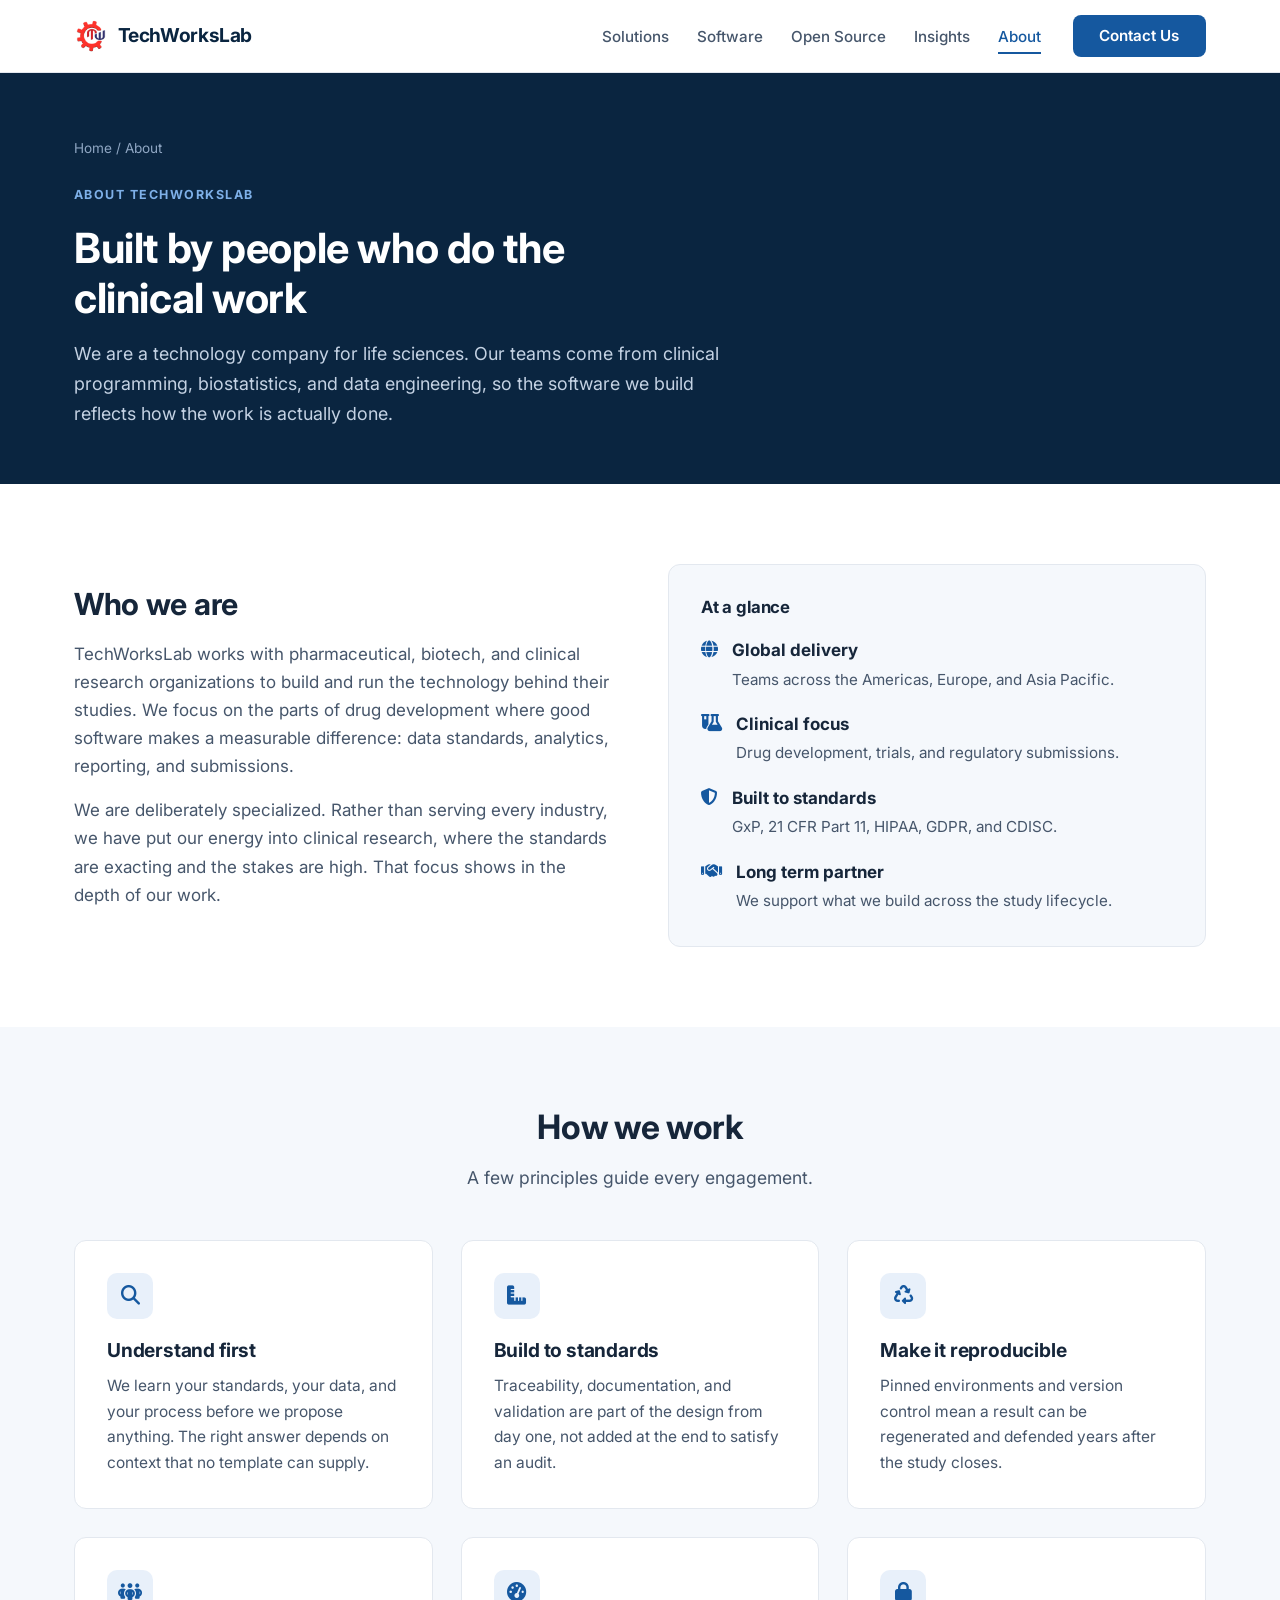
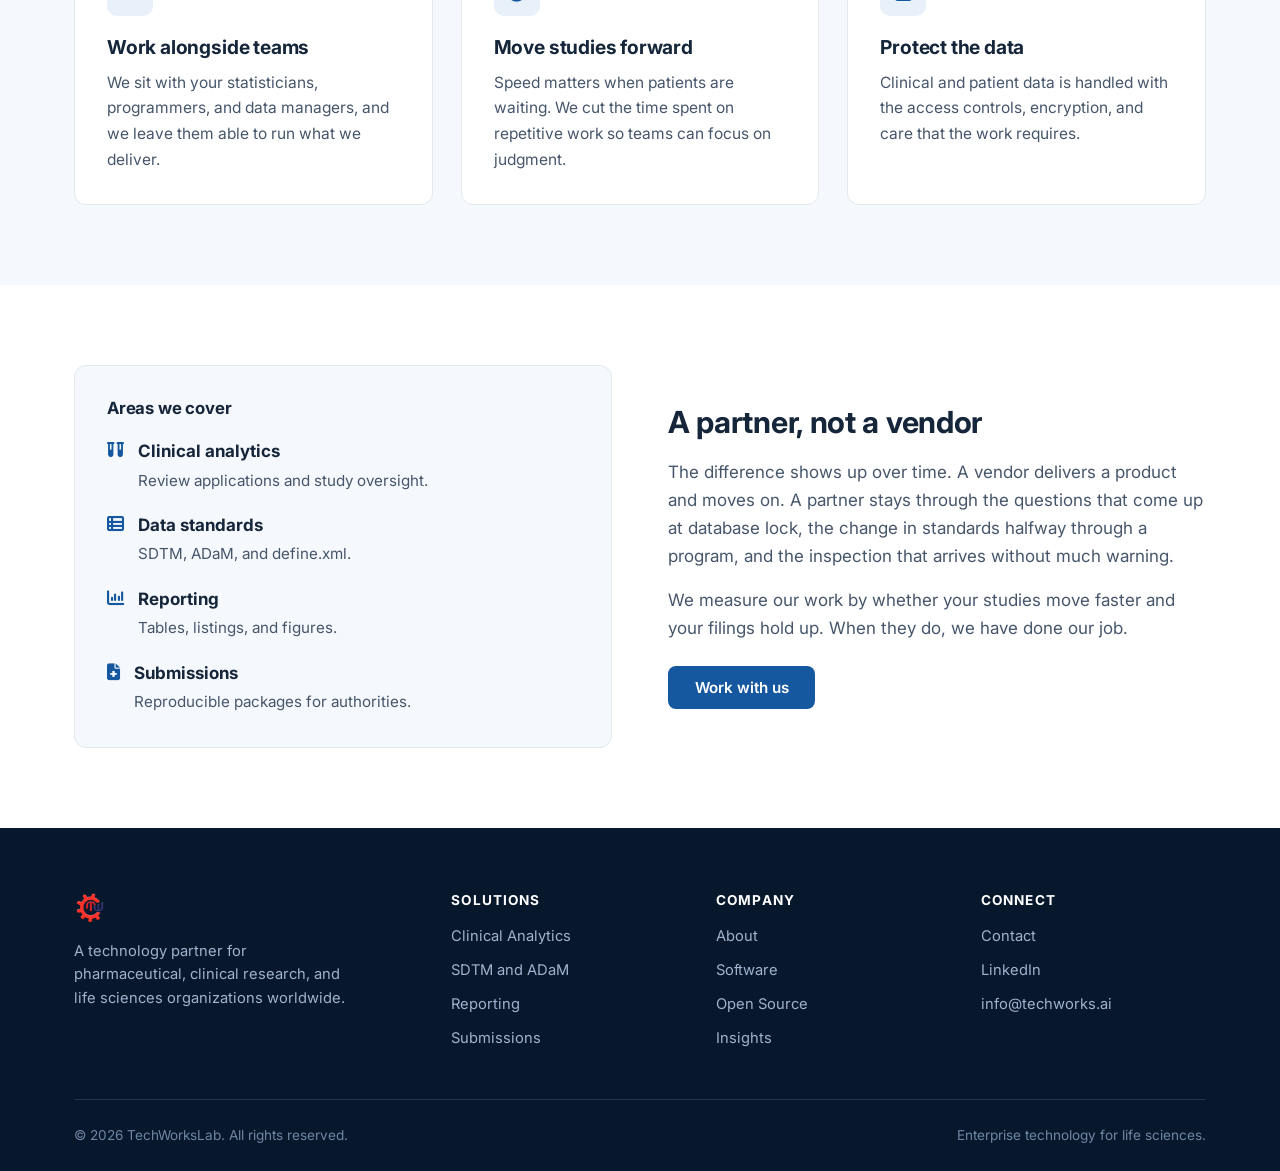
==== about.html @ d2059675 "Rebuild as multi-page pharma technology site" ====
<!DOCTYPE html>
<html lang="en">
<head>
    <meta charset="UTF-8">
    <meta name="viewport" content="width=device-width, initial-scale=1.0">
    <title>About | TechWorksLab</title>
    <meta name="description" content="TechWorksLab is a technology partner for life sciences, built by clinical programmers and data scientists who know the work of trials and submissions.">
    <link rel="icon" type="image/x-icon" href="data:image/svg+xml,<svg xmlns=%22http://www.w3.org/2000/svg%22 viewBox=%220 0 100 100%22><text y=%22.9em%22 font-size=%2290%22>🧬</text></svg>">
    <link rel="stylesheet" href="styles.css">
    <link rel="preconnect" href="https://fonts.googleapis.com">
    <link href="https://fonts.googleapis.com/css2?family=Inter:wght@400;500;600;700;800&family=Source+Serif+4:opsz,wght@8..60,400;8..60,600&display=swap" rel="stylesheet">
    <link rel="stylesheet" href="https://cdnjs.cloudflare.com/ajax/libs/font-awesome/6.4.0/css/all.min.css">
</head>
<body>
    <header class="site-header">
        <div class="container header-inner">
            <a href="index.html" class="brand">
                <img src="logo.png" alt="TechWorksLab">
                <span>TechWorksLab</span>
            </a>
            <nav class="nav">
                <ul class="nav-links">
                    <li><a href="solutions.html">Solutions</a></li>
                    <li><a href="software.html">Software</a></li>
                    <li><a href="open-source.html">Open Source</a></li>
                    <li><a href="insights.html">Insights</a></li>
                    <li><a href="about.html" class="active">About</a></li>
                </ul>
                <a href="contact.html" class="btn btn-primary nav-cta">Contact Us</a>
                <button class="nav-toggle" aria-label="Toggle navigation"><span></span><span></span><span></span></button>
            </nav>
        </div>
    </header>

    <section class="page-header">
        <div class="container">
            <div class="breadcrumb"><a href="index.html">Home</a> / About</div>
            <span class="eyebrow">About TechWorksLab</span>
            <h1>Built by people who do the clinical work</h1>
            <p>We are a technology company for life sciences. Our teams come from clinical programming, biostatistics, and data engineering, so the software we build reflects how the work is actually done.</p>
        </div>
    </section>

    <section>
        <div class="container split">
            <div>
                <h2>Who we are</h2>
                <p>TechWorksLab works with pharmaceutical, biotech, and clinical research organizations to build and run the technology behind their studies. We focus on the parts of drug development where good software makes a measurable difference: data standards, analytics, reporting, and submissions.</p>
                <p>We are deliberately specialized. Rather than serving every industry, we have put our energy into clinical research, where the standards are exacting and the stakes are high. That focus shows in the depth of our work.</p>
            </div>
            <div class="panel-list">
                <h4>At a glance</h4>
                <ul class="feature-list">
                    <li><i class="fas fa-globe"></i><div><strong>Global delivery</strong><span>Teams across the Americas, Europe, and Asia Pacific.</span></div></li>
                    <li><i class="fas fa-flask-vial"></i><div><strong>Clinical focus</strong><span>Drug development, trials, and regulatory submissions.</span></div></li>
                    <li><i class="fas fa-shield-halved"></i><div><strong>Built to standards</strong><span>GxP, 21 CFR Part 11, HIPAA, GDPR, and CDISC.</span></div></li>
                    <li><i class="fas fa-handshake"></i><div><strong>Long term partner</strong><span>We support what we build across the study lifecycle.</span></div></li>
                </ul>
            </div>
        </div>
    </section>

    <section class="section-alt">
        <div class="container">
            <div class="section-head center">
                <h2>How we work</h2>
                <p>A few principles guide every engagement.</p>
            </div>
            <div class="grid grid-3">
                <article class="card">
                    <div class="card-icon"><i class="fas fa-magnifying-glass"></i></div>
                    <h3>Understand first</h3>
                    <p>We learn your standards, your data, and your process before we propose anything. The right answer depends on context that no template can supply.</p>
                </article>
                <article class="card">
                    <div class="card-icon"><i class="fas fa-ruler-combined"></i></div>
                    <h3>Build to standards</h3>
                    <p>Traceability, documentation, and validation are part of the design from day one, not added at the end to satisfy an audit.</p>
                </article>
                <article class="card">
                    <div class="card-icon"><i class="fas fa-recycle"></i></div>
                    <h3>Make it reproducible</h3>
                    <p>Pinned environments and version control mean a result can be regenerated and defended years after the study closes.</p>
                </article>
                <article class="card">
                    <div class="card-icon"><i class="fas fa-people-group"></i></div>
                    <h3>Work alongside teams</h3>
                    <p>We sit with your statisticians, programmers, and data managers, and we leave them able to run what we deliver.</p>
                </article>
                <article class="card">
                    <div class="card-icon"><i class="fas fa-gauge-high"></i></div>
                    <h3>Move studies forward</h3>
                    <p>Speed matters when patients are waiting. We cut the time spent on repetitive work so teams can focus on judgment.</p>
                </article>
                <article class="card">
                    <div class="card-icon"><i class="fas fa-lock"></i></div>
                    <h3>Protect the data</h3>
                    <p>Clinical and patient data is handled with the access controls, encryption, and care that the work requires.</p>
                </article>
            </div>
        </div>
    </section>

    <section>
        <div class="container split">
            <div class="panel-list">
                <h4>Areas we cover</h4>
                <ul class="feature-list">
                    <li><i class="fas fa-vials"></i><div><strong>Clinical analytics</strong><span>Review applications and study oversight.</span></div></li>
                    <li><i class="fas fa-table-list"></i><div><strong>Data standards</strong><span>SDTM, ADaM, and define.xml.</span></div></li>
                    <li><i class="fas fa-chart-column"></i><div><strong>Reporting</strong><span>Tables, listings, and figures.</span></div></li>
                    <li><i class="fas fa-file-medical"></i><div><strong>Submissions</strong><span>Reproducible packages for authorities.</span></div></li>
                </ul>
            </div>
            <div>
                <h2>A partner, not a vendor</h2>
                <p>The difference shows up over time. A vendor delivers a product and moves on. A partner stays through the questions that come up at database lock, the change in standards halfway through a program, and the inspection that arrives without much warning.</p>
                <p>We measure our work by whether your studies move faster and your filings hold up. When they do, we have done our job.</p>
                <a href="contact.html" class="btn btn-primary" style="margin-top:0.5rem;">Work with us</a>
            </div>
        </div>
    </section>

    <footer class="site-footer">
        <div class="container">
            <div class="footer-top">
                <div class="footer-brand">
                    <img src="logo.png" alt="TechWorksLab">
                    <p>A technology partner for pharmaceutical, clinical research, and life sciences organizations worldwide.</p>
                </div>
                <div class="footer-col">
                    <h4>Solutions</h4>
                    <a href="solutions.html">Clinical Analytics</a>
                    <a href="solutions.html">SDTM and ADaM</a>
                    <a href="solutions.html">Reporting</a>
                    <a href="solutions.html">Submissions</a>
                </div>
                <div class="footer-col">
                    <h4>Company</h4>
                    <a href="about.html">About</a>
                    <a href="software.html">Software</a>
                    <a href="open-source.html">Open Source</a>
                    <a href="insights.html">Insights</a>
                </div>
                <div class="footer-col">
                    <h4>Connect</h4>
                    <a href="contact.html">Contact</a>
                    <a href="https://in.linkedin.com/company/techworkslab" target="_blank" rel="noopener">LinkedIn</a>
                    <a href="mailto:info@techworks.ai">info@techworks.ai</a>
                </div>
            </div>
            <div class="footer-bottom">
                <span>&copy; <span data-year>2026</span> TechWorksLab. All rights reserved.</span>
                <span>Enterprise technology for life sciences.</span>
            </div>
        </div>
    </footer>
    <script src="script.js"></script>
</body>
</html>
---- styles.css ----
/* ==========================================================================
   TechWorksLab - global stylesheet
   ========================================================================== */

:root {
    --navy: #0a2540;
    --navy-2: #0f2f55;
    --ink: #16263a;
    --body: #46566b;
    --muted: #6b7a90;
    --accent: #15589f;
    --accent-dark: #0f4179;
    --accent-soft: #e8f0fa;
    --line: #e3e8ef;
    --bg: #ffffff;
    --bg-alt: #f5f8fc;
    --radius: 8px;
    --maxw: 1180px;
    --shadow-sm: 0 1px 2px rgba(16, 38, 64, 0.06);
    --shadow-md: 0 12px 30px rgba(16, 38, 64, 0.08);
    --serif: 'Source Serif 4', Georgia, 'Times New Roman', serif;
    --sans: 'Inter', -apple-system, BlinkMacSystemFont, 'Segoe UI', sans-serif;
}

* {
    margin: 0;
    padding: 0;
    box-sizing: border-box;
}

html {
    scroll-behavior: smooth;
    -webkit-text-size-adjust: 100%;
}

body {
    font-family: var(--sans);
    line-height: 1.65;
    color: var(--body);
    background: var(--bg);
    font-size: 17px;
}

img {
    max-width: 100%;
    display: block;
}

a {
    color: var(--accent);
    text-decoration: none;
    transition: color 0.2s ease;
}

a:hover {
    color: var(--accent-dark);
}

h1, h2, h3, h4 {
    color: var(--ink);
    line-height: 1.2;
    font-weight: 700;
    letter-spacing: -0.01em;
}

.container {
    max-width: var(--maxw);
    margin: 0 auto;
    padding: 0 24px;
}

.container-narrow {
    max-width: 760px;
    margin: 0 auto;
    padding: 0 24px;
}

/* Buttons ----------------------------------------------------------------- */
.btn {
    display: inline-flex;
    align-items: center;
    gap: 0.5rem;
    padding: 0.8rem 1.6rem;
    border-radius: var(--radius);
    font-weight: 600;
    font-size: 0.95rem;
    border: 1px solid transparent;
    cursor: pointer;
    transition: all 0.2s ease;
    line-height: 1;
}

.btn-primary {
    background: var(--accent);
    color: #fff;
}

.btn-primary:hover {
    background: var(--accent-dark);
    color: #fff;
}

.btn-secondary {
    background: transparent;
    color: var(--ink);
    border-color: var(--line);
}

.btn-secondary:hover {
    border-color: var(--accent);
    color: var(--accent);
}

.btn-light {
    background: #fff;
    color: var(--navy);
}

.btn-light:hover {
    background: var(--accent-soft);
    color: var(--navy);
}

.btn-ghost {
    background: transparent;
    color: #fff;
    border-color: rgba(255, 255, 255, 0.4);
}

.btn-ghost:hover {
    background: rgba(255, 255, 255, 0.1);
    color: #fff;
    border-color: #fff;
}

/* Header / Navigation ----------------------------------------------------- */
.site-header {
    position: sticky;
    top: 0;
    z-index: 1000;
    background: rgba(255, 255, 255, 0.92);
    backdrop-filter: blur(10px);
    border-bottom: 1px solid var(--line);
}

.header-inner {
    display: flex;
    align-items: center;
    justify-content: space-between;
    height: 72px;
}

.brand {
    display: flex;
    align-items: center;
    gap: 0.6rem;
}

.brand img {
    height: 34px;
    width: auto;
}

.brand span {
    font-size: 1.2rem;
    font-weight: 700;
    color: var(--navy);
    letter-spacing: -0.02em;
}

.nav {
    display: flex;
    align-items: center;
    gap: 2rem;
}

.nav-links {
    display: flex;
    align-items: center;
    gap: 1.75rem;
    list-style: none;
}

.nav-links a {
    color: var(--body);
    font-weight: 500;
    font-size: 0.95rem;
    padding: 0.4rem 0;
    border-bottom: 2px solid transparent;
}

.nav-links a:hover,
.nav-links a.active {
    color: var(--accent);
    border-bottom-color: var(--accent);
}

.nav-cta {
    display: inline-flex;
}

.nav-toggle {
    display: none;
    flex-direction: column;
    gap: 5px;
    background: none;
    border: none;
    cursor: pointer;
    padding: 6px;
}

.nav-toggle span {
    width: 24px;
    height: 2px;
    background: var(--ink);
    transition: 0.3s;
}

/* Hero -------------------------------------------------------------------- */
.hero {
    background: linear-gradient(180deg, #fbfdff 0%, #eef3fa 100%);
    border-bottom: 1px solid var(--line);
    padding: 5.5rem 0 5rem;
}

.hero-grid {
    display: grid;
    grid-template-columns: 1.1fr 0.9fr;
    gap: 3.5rem;
    align-items: center;
}

.eyebrow {
    display: inline-block;
    font-size: 0.78rem;
    font-weight: 700;
    letter-spacing: 0.12em;
    text-transform: uppercase;
    color: var(--accent);
    margin-bottom: 1.1rem;
}

.hero h1 {
    font-size: 3.1rem;
    line-height: 1.08;
    margin-bottom: 1.3rem;
    color: var(--navy);
}

.hero-lede {
    font-size: 1.18rem;
    color: var(--body);
    margin-bottom: 2rem;
    max-width: 36ch;
}

.hero-actions {
    display: flex;
    gap: 1rem;
    flex-wrap: wrap;
}

.hero-panel {
    background: #fff;
    border: 1px solid var(--line);
    border-radius: 14px;
    box-shadow: var(--shadow-md);
    padding: 1.75rem;
}

.hero-panel h3 {
    font-size: 0.95rem;
    text-transform: uppercase;
    letter-spacing: 0.08em;
    color: var(--muted);
    margin-bottom: 1.25rem;
    font-weight: 600;
}

.hero-panel ul {
    list-style: none;
    display: flex;
    flex-direction: column;
    gap: 1rem;
}

.hero-panel li {
    display: flex;
    gap: 0.85rem;
    align-items: flex-start;
}

.hero-panel li i {
    color: var(--accent);
    font-size: 1.1rem;
    margin-top: 0.2rem;
    width: 22px;
    text-align: center;
}

.hero-panel li strong {
    display: block;
    color: var(--ink);
    font-size: 0.98rem;
    font-weight: 600;
}

.hero-panel li span {
    font-size: 0.88rem;
    color: var(--muted);
}

/* Page header (interior pages) -------------------------------------------- */
.page-header {
    background: var(--navy);
    color: #fff;
    padding: 4rem 0 3.5rem;
}

.page-header .eyebrow {
    color: #7eb0e8;
}

.page-header h1 {
    color: #fff;
    font-size: 2.6rem;
    margin-bottom: 1rem;
    max-width: 22ch;
}

.page-header p {
    color: #c4d2e3;
    font-size: 1.12rem;
    max-width: 60ch;
}

.breadcrumb {
    font-size: 0.85rem;
    color: #8fa6c2;
    margin-bottom: 1.25rem;
}

.breadcrumb a {
    color: #8fa6c2;
}

.breadcrumb a:hover {
    color: #fff;
}

/* Sections ---------------------------------------------------------------- */
section {
    padding: 5rem 0;
}

.section-alt {
    background: var(--bg-alt);
}

.section-navy {
    background: var(--navy);
    color: #c4d2e3;
}

.section-head {
    max-width: 64ch;
    margin-bottom: 3rem;
}

.section-head.center {
    margin-left: auto;
    margin-right: auto;
    text-align: center;
}

.section-head h2 {
    font-size: 2.1rem;
    margin-bottom: 1rem;
}

.section-head p {
    font-size: 1.1rem;
    color: var(--body);
}

.section-navy .section-head h2 {
    color: #fff;
}

.section-navy .section-head p {
    color: #c4d2e3;
}

/* Card grids -------------------------------------------------------------- */
.grid {
    display: grid;
    gap: 1.75rem;
}

.grid-2 { grid-template-columns: repeat(2, 1fr); }
.grid-3 { grid-template-columns: repeat(3, 1fr); }
.grid-4 { grid-template-columns: repeat(4, 1fr); }

.card {
    background: #fff;
    border: 1px solid var(--line);
    border-radius: 12px;
    padding: 2rem;
    transition: box-shadow 0.2s ease, transform 0.2s ease;
}

.card:hover {
    box-shadow: var(--shadow-md);
    transform: translateY(-3px);
}

.card .card-icon {
    width: 46px;
    height: 46px;
    border-radius: 10px;
    background: var(--accent-soft);
    color: var(--accent);
    display: flex;
    align-items: center;
    justify-content: center;
    font-size: 1.2rem;
    margin-bottom: 1.25rem;
}

.card h3 {
    font-size: 1.2rem;
    margin-bottom: 0.7rem;
}

.card p {
    color: var(--body);
    font-size: 0.97rem;
}

.card ul {
    list-style: none;
    margin-top: 1.1rem;
    display: flex;
    flex-direction: column;
    gap: 0.5rem;
}

.card li {
    position: relative;
    padding-left: 1.5rem;
    font-size: 0.93rem;
    color: var(--body);
}

.card li::before {
    content: '';
    position: absolute;
    left: 0;
    top: 0.6em;
    width: 7px;
    height: 7px;
    border-radius: 50%;
    background: var(--accent);
}

.card-tags {
    display: flex;
    flex-wrap: wrap;
    gap: 0.45rem;
    margin-top: 1.25rem;
}

.card-tags span {
    background: var(--bg-alt);
    border: 1px solid var(--line);
    color: var(--muted);
    font-size: 0.74rem;
    font-weight: 600;
    padding: 0.3rem 0.7rem;
    border-radius: 20px;
}

/* Facts / metrics strip --------------------------------------------------- */
.facts {
    background: var(--navy);
    padding: 3.5rem 0;
}

.facts .trusted {
    text-align: center;
    color: #8fa6c2;
    font-size: 0.78rem;
    font-weight: 600;
    text-transform: uppercase;
    letter-spacing: 0.14em;
    margin-bottom: 2.5rem;
}

.facts-grid {
    display: grid;
    grid-template-columns: repeat(4, 1fr);
    gap: 2rem;
    text-align: center;
}

.fact h3 {
    font-size: 2.2rem;
    color: #fff;
    margin-bottom: 0.4rem;
}

.fact p {
    color: #9fb3cc;
    font-size: 0.92rem;
}

.standards {
    margin-top: 3rem;
    padding-top: 2.5rem;
    border-top: 1px solid rgba(143, 166, 194, 0.25);
    display: flex;
    flex-wrap: wrap;
    justify-content: center;
    gap: 1rem 2.25rem;
}

.standards span {
    display: inline-flex;
    align-items: center;
    gap: 0.5rem;
    color: #c4d2e3;
    font-size: 0.9rem;
    font-weight: 600;
}

.standards i {
    color: #7eb0e8;
}

/* Split content block ----------------------------------------------------- */
.split {
    display: grid;
    grid-template-columns: 1fr 1fr;
    gap: 3.5rem;
    align-items: center;
}

.split h2 {
    font-size: 1.9rem;
    margin-bottom: 1.1rem;
}

.split p {
    margin-bottom: 1rem;
}

.feature-list {
    list-style: none;
    display: flex;
    flex-direction: column;
    gap: 1.1rem;
}

.feature-list li {
    display: flex;
    gap: 0.85rem;
    align-items: flex-start;
}

.feature-list i {
    color: var(--accent);
    margin-top: 0.25rem;
}

.feature-list strong {
    display: block;
    color: var(--ink);
}

.feature-list span {
    font-size: 0.95rem;
    color: var(--body);
}

.panel-list {
    background: var(--bg-alt);
    border: 1px solid var(--line);
    border-radius: 12px;
    padding: 2rem;
}

.panel-list h4 {
    margin-bottom: 1.2rem;
    font-size: 1.05rem;
}

/* Package grid ------------------------------------------------------------ */
.pkg-grid {
    display: grid;
    grid-template-columns: repeat(3, 1fr);
    gap: 1.25rem;
}

.pkg {
    background: #fff;
    border: 1px solid var(--line);
    border-left: 3px solid var(--accent);
    border-radius: 8px;
    padding: 1.25rem 1.4rem;
}

.pkg-top {
    display: flex;
    align-items: center;
    justify-content: space-between;
    gap: 0.5rem;
    margin-bottom: 0.4rem;
    flex-wrap: wrap;
}

.pkg-top code {
    font-family: 'SFMono-Regular', Consolas, 'Liberation Mono', monospace;
    font-size: 1rem;
    font-weight: 600;
    color: var(--ink);
}

.pkg p {
    font-size: 0.88rem;
    color: var(--muted);
}

.tag {
    font-size: 0.66rem;
    font-weight: 700;
    text-transform: uppercase;
    letter-spacing: 0.04em;
    padding: 0.22rem 0.6rem;
    border-radius: 11px;
    white-space: nowrap;
}

.tag.adam { background: #e3edfb; color: #1e40af; }
.tag.sdtm { background: #e2f5e9; color: #166534; }
.tag.tlg  { background: #fbf0d8; color: #92400e; }
.tag.app  { background: #eee9fb; color: #6d28d9; }
.tag.sub  { background: #fbe4e4; color: #b91c1c; }
.tag.meta { background: #d9f4f7; color: #155e75; }

.note {
    margin-top: 2.5rem;
    color: var(--body);
    font-size: 0.95rem;
    background: var(--accent-soft);
    border: 1px solid #cfe0f3;
    padding: 1.1rem 1.4rem;
    border-radius: 10px;
}

/* Steps ------------------------------------------------------------------- */
.steps {
    counter-reset: step;
    display: grid;
    grid-template-columns: repeat(5, 1fr);
    gap: 1.5rem;
}

.step {
    position: relative;
}

.step .num {
    width: 44px;
    height: 44px;
    border-radius: 50%;
    background: var(--accent);
    color: #fff;
    display: flex;
    align-items: center;
    justify-content: center;
    font-weight: 700;
    margin-bottom: 1rem;
}

.step h3 {
    font-size: 1.05rem;
    margin-bottom: 0.4rem;
}

.step p {
    font-size: 0.9rem;
    color: var(--body);
}

/* Insights / blog --------------------------------------------------------- */
.posts {
    display: grid;
    grid-template-columns: repeat(3, 1fr);
    gap: 1.75rem;
}

.post-card {
    background: #fff;
    border: 1px solid var(--line);
    border-radius: 12px;
    overflow: hidden;
    display: flex;
    flex-direction: column;
    transition: box-shadow 0.2s ease, transform 0.2s ease;
}

.post-card:hover {
    box-shadow: var(--shadow-md);
    transform: translateY(-3px);
}

.post-thumb {
    height: 7px;
    background: linear-gradient(90deg, var(--accent), #4a8fd6);
}

.post-body {
    padding: 1.6rem;
    display: flex;
    flex-direction: column;
    flex-grow: 1;
}

.post-meta {
    font-size: 0.78rem;
    color: var(--muted);
    text-transform: uppercase;
    letter-spacing: 0.06em;
    font-weight: 600;
    margin-bottom: 0.7rem;
}

.post-card h3 {
    font-size: 1.18rem;
    margin-bottom: 0.6rem;
    line-height: 1.3;
}

.post-card h3 a {
    color: var(--ink);
}

.post-card h3 a:hover {
    color: var(--accent);
}

.post-card p {
    font-size: 0.95rem;
    color: var(--body);
    flex-grow: 1;
}

.post-card .read {
    margin-top: 1.1rem;
    font-weight: 600;
    font-size: 0.9rem;
}

/* Article ----------------------------------------------------------------- */
.article {
    padding: 3.5rem 0 4.5rem;
}

.article-meta {
    font-size: 0.85rem;
    color: var(--muted);
    text-transform: uppercase;
    letter-spacing: 0.06em;
    font-weight: 600;
    margin-bottom: 1rem;
}

.article h1 {
    font-size: 2.4rem;
    line-height: 1.15;
    margin-bottom: 1.5rem;
}

.article-prose {
    font-family: var(--serif);
    font-size: 1.16rem;
    line-height: 1.75;
    color: #2b3a4c;
}

.article-prose h2 {
    font-family: var(--sans);
    font-size: 1.5rem;
    margin: 2.5rem 0 1rem;
}

.article-prose h3 {
    font-family: var(--sans);
    font-size: 1.2rem;
    margin: 2rem 0 0.75rem;
}

.article-prose p {
    margin-bottom: 1.3rem;
}

.article-prose ul,
.article-prose ol {
    margin: 0 0 1.3rem 1.3rem;
}

.article-prose li {
    margin-bottom: 0.5rem;
}

.article-prose code {
    font-family: Consolas, monospace;
    background: var(--bg-alt);
    border: 1px solid var(--line);
    border-radius: 4px;
    padding: 0.1rem 0.35rem;
    font-size: 0.9em;
}

.article-prose blockquote {
    border-left: 3px solid var(--accent);
    padding-left: 1.25rem;
    margin: 1.75rem 0;
    color: var(--body);
    font-style: italic;
}

.author-line {
    display: flex;
    align-items: center;
    gap: 0.75rem;
    padding: 1.5rem 0;
    border-top: 1px solid var(--line);
    border-bottom: 1px solid var(--line);
    margin-bottom: 2.5rem;
    font-size: 0.95rem;
    color: var(--muted);
}

.post-nav {
    margin-top: 3rem;
    padding-top: 2rem;
    border-top: 1px solid var(--line);
}

/* CTA band ---------------------------------------------------------------- */
.cta-band {
    background: var(--navy);
    color: #fff;
    text-align: center;
    padding: 4.5rem 0;
}

.cta-band h2 {
    color: #fff;
    font-size: 2rem;
    margin-bottom: 1rem;
}

.cta-band p {
    color: #c4d2e3;
    max-width: 52ch;
    margin: 0 auto 2rem;
    font-size: 1.1rem;
}

/* Contact ----------------------------------------------------------------- */
.contact-grid {
    display: grid;
    grid-template-columns: 1fr 1.1fr;
    gap: 3.5rem;
    align-items: start;
}

.contact-info h3 {
    font-size: 1.3rem;
    margin-bottom: 1rem;
}

.contact-methods {
    margin-top: 1.75rem;
    display: flex;
    flex-direction: column;
    gap: 1.4rem;
}

.contact-method {
    display: flex;
    gap: 1rem;
    align-items: flex-start;
}

.contact-method i {
    color: var(--accent);
    font-size: 1.1rem;
    margin-top: 0.3rem;
    width: 22px;
    text-align: center;
}

.contact-method h4 {
    font-size: 0.95rem;
    margin-bottom: 0.15rem;
}

.contact-method p,
.contact-method a {
    color: var(--body);
    font-size: 0.95rem;
}

.form-card {
    background: #fff;
    border: 1px solid var(--line);
    border-radius: 12px;
    padding: 2.25rem;
    box-shadow: var(--shadow-sm);
}

.form-group {
    margin-bottom: 1.2rem;
    display: flex;
    flex-direction: column;
    gap: 0.4rem;
}

.form-group label {
    font-size: 0.88rem;
    font-weight: 600;
    color: var(--ink);
}

.form-group input,
.form-group select,
.form-group textarea {
    padding: 0.75rem 0.9rem;
    border: 1px solid var(--line);
    border-radius: 8px;
    font-family: inherit;
    font-size: 0.95rem;
    color: var(--ink);
    background: #fff;
    transition: border-color 0.2s ease, box-shadow 0.2s ease;
}

.form-group input:focus,
.form-group select:focus,
.form-group textarea:focus {
    outline: none;
    border-color: var(--accent);
    box-shadow: 0 0 0 3px rgba(21, 88, 159, 0.12);
}

/* Footer ------------------------------------------------------------------ */
.site-footer {
    background: #07182c;
    color: #9fb3cc;
    padding: 4rem 0 1.5rem;
}

.footer-top {
    display: grid;
    grid-template-columns: 1.5fr 1fr 1fr 1fr;
    gap: 2.5rem;
    padding-bottom: 2.5rem;
    border-bottom: 1px solid rgba(159, 179, 204, 0.18);
}

.footer-brand img {
    height: 32px;
    margin-bottom: 1rem;
}

.footer-brand p {
    font-size: 0.92rem;
    max-width: 32ch;
    line-height: 1.6;
}

.footer-col h4 {
    color: #fff;
    font-size: 0.85rem;
    text-transform: uppercase;
    letter-spacing: 0.08em;
    margin-bottom: 1rem;
}

.footer-col a {
    display: block;
    color: #9fb3cc;
    font-size: 0.92rem;
    margin-bottom: 0.6rem;
}

.footer-col a:hover {
    color: #fff;
}

.footer-bottom {
    padding-top: 1.5rem;
    display: flex;
    justify-content: space-between;
    flex-wrap: wrap;
    gap: 1rem;
    font-size: 0.85rem;
    color: #6f86a3;
}

/* Utilities --------------------------------------------------------------- */
.mt-0 { margin-top: 0; }
.center { text-align: center; }

/* Responsive -------------------------------------------------------------- */
@media (max-width: 940px) {
    .hero-grid { grid-template-columns: 1fr; gap: 2.5rem; }
    .hero h1 { font-size: 2.5rem; }
    .grid-3, .grid-4, .pkg-grid, .posts { grid-template-columns: repeat(2, 1fr); }
    .steps { grid-template-columns: repeat(2, 1fr); }
    .split, .contact-grid { grid-template-columns: 1fr; gap: 2rem; }
    .facts-grid { grid-template-columns: repeat(2, 1fr); }
    .footer-top { grid-template-columns: 1fr 1fr; }
}

@media (max-width: 760px) {
    body { font-size: 16px; }

    .nav-links {
        position: fixed;
        inset: 72px 0 auto 0;
        flex-direction: column;
        align-items: flex-start;
        gap: 0;
        background: #fff;
        border-bottom: 1px solid var(--line);
        padding: 0.5rem 24px 1.5rem;
        transform: translateY(-150%);
        transition: transform 0.3s ease;
        box-shadow: var(--shadow-md);
    }

    .nav-links.open { transform: translateY(0); }

    .nav-links a {
        width: 100%;
        padding: 0.85rem 0;
        border-bottom: 1px solid var(--line);
    }

    .nav-cta { display: none; }
    .nav-toggle { display: flex; }

    .grid-2, .grid-3, .grid-4, .pkg-grid, .posts, .facts-grid, .steps {
        grid-template-columns: 1fr;
    }

    .footer-top { grid-template-columns: 1fr 1fr; gap: 1.75rem; }
    .hero h1 { font-size: 2.1rem; }
    .page-header h1 { font-size: 2rem; }
    section { padding: 3.5rem 0; }
    .article h1 { font-size: 1.9rem; }
    .article-prose { font-size: 1.08rem; }
}

@media (max-width: 480px) {
    .footer-top { grid-template-columns: 1fr; }
}
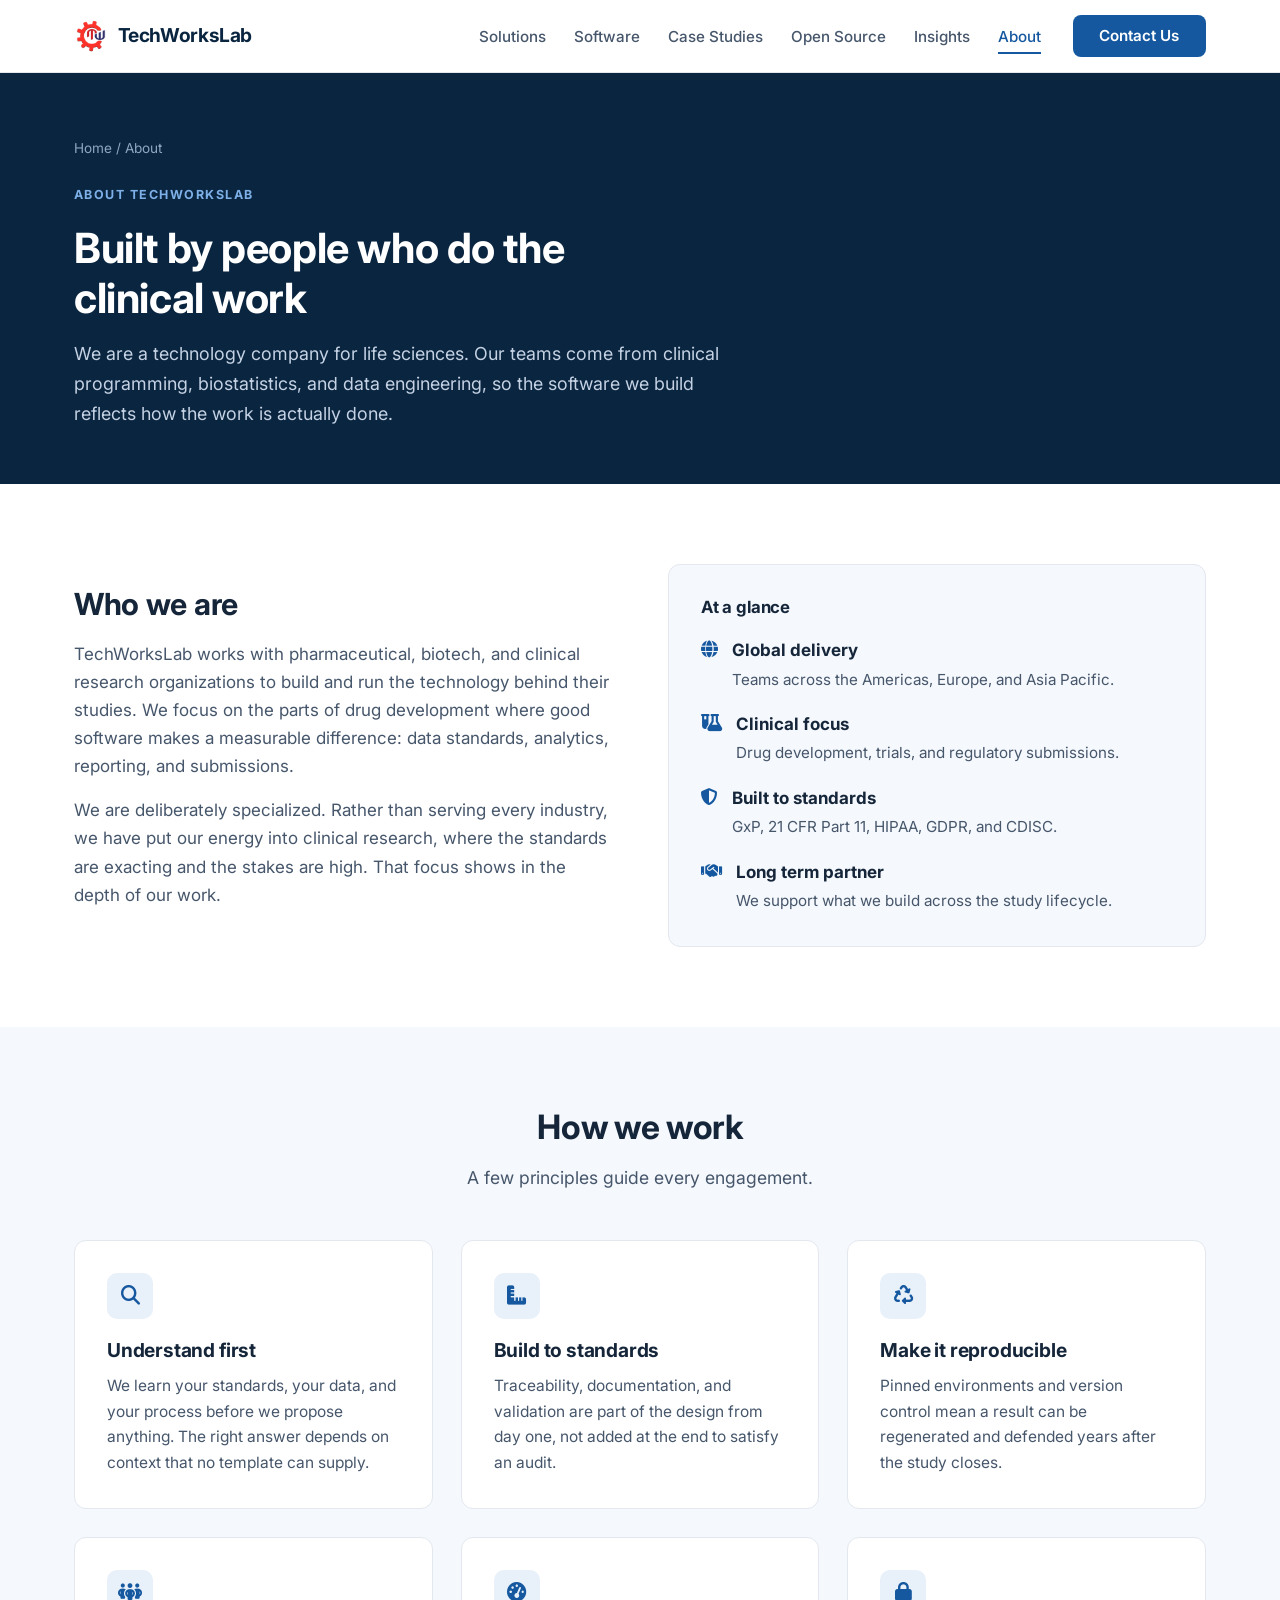
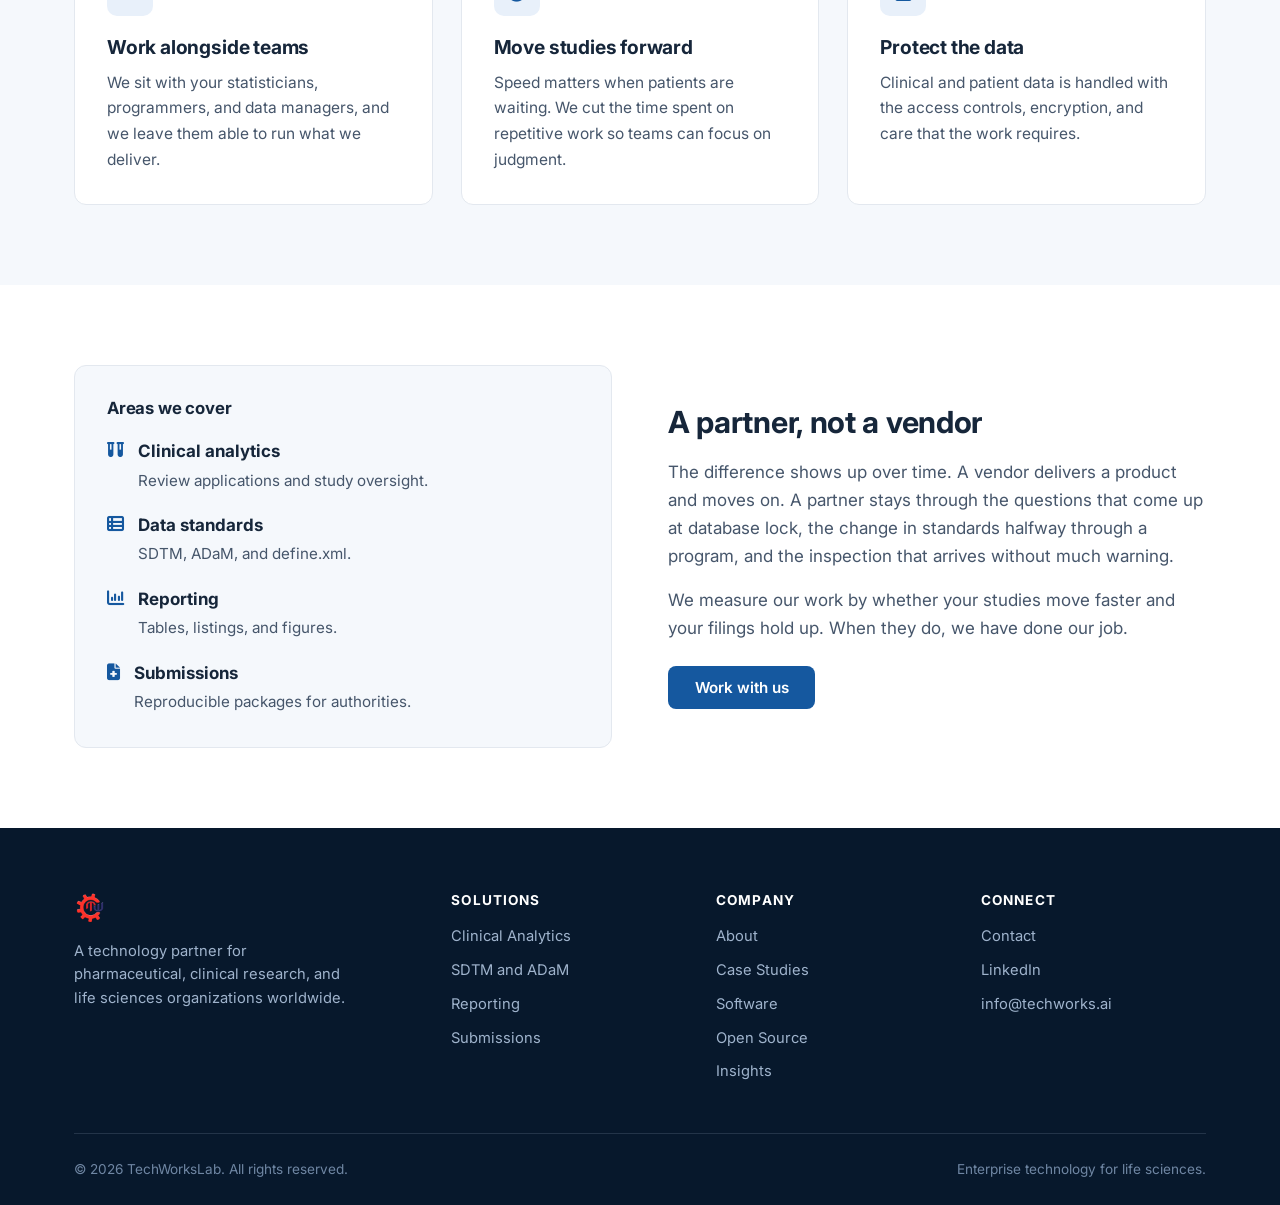
==== commit 4da74b8b: "Add case studies section and home page social proof" ====
--- a/about.html
+++ b/about.html
@@ -22,6 +22,7 @@
                 <ul class="nav-links">
                     <li><a href="solutions.html">Solutions</a></li>
                     <li><a href="software.html">Software</a></li>
+                    <li><a href="case-studies.html">Case Studies</a></li>
                     <li><a href="open-source.html">Open Source</a></li>
                     <li><a href="insights.html">Insights</a></li>
                     <li><a href="about.html" class="active">About</a></li>
@@ -138,6 +139,7 @@
                 <div class="footer-col">
                     <h4>Company</h4>
                     <a href="about.html">About</a>
+                    <a href="case-studies.html">Case Studies</a>
                     <a href="software.html">Software</a>
                     <a href="open-source.html">Open Source</a>
                     <a href="insights.html">Insights</a>
--- a/styles.css
+++ b/styles.css
@@ -1011,6 +1011,350 @@
     color: #6f86a3;
 }
 
+/* Results band ------------------------------------------------------------ */
+.results-band {
+    background: var(--bg-alt);
+    border-top: 1px solid var(--line);
+    border-bottom: 1px solid var(--line);
+}
+
+.results-grid {
+    display: grid;
+    grid-template-columns: repeat(4, 1fr);
+    gap: 2rem;
+}
+
+.result {
+    text-align: center;
+}
+
+.result .big {
+    font-size: 2.4rem;
+    font-weight: 800;
+    color: var(--accent);
+    line-height: 1;
+    letter-spacing: -0.02em;
+    margin-bottom: 0.5rem;
+}
+
+.result p {
+    color: var(--body);
+    font-size: 0.95rem;
+}
+
+/* Logos / trust row (text wordmarks) -------------------------------------- */
+.trust-row {
+    display: flex;
+    flex-wrap: wrap;
+    justify-content: center;
+    align-items: center;
+    gap: 1rem 2.5rem;
+    margin-top: 2rem;
+}
+
+.trust-row span {
+    color: var(--muted);
+    font-weight: 700;
+    font-size: 1.05rem;
+    letter-spacing: -0.01em;
+    opacity: 0.75;
+}
+
+/* Case study cards -------------------------------------------------------- */
+.case-grid {
+    display: grid;
+    grid-template-columns: repeat(3, 1fr);
+    gap: 1.75rem;
+}
+
+.case-card {
+    background: #fff;
+    border: 1px solid var(--line);
+    border-radius: 12px;
+    overflow: hidden;
+    display: flex;
+    flex-direction: column;
+    transition: box-shadow 0.2s ease, transform 0.2s ease;
+}
+
+.case-card:hover {
+    box-shadow: var(--shadow-md);
+    transform: translateY(-3px);
+}
+
+.case-banner {
+    height: 90px;
+    background: linear-gradient(135deg, var(--navy) 0%, var(--accent) 100%);
+    display: flex;
+    align-items: center;
+    justify-content: center;
+    color: rgba(255, 255, 255, 0.92);
+    font-size: 1.6rem;
+}
+
+.case-banner.alt { background: linear-gradient(135deg, #0f4179 0%, #2f8fd0 100%); }
+.case-banner.alt2 { background: linear-gradient(135deg, #123a5e 0%, #1e7a6b 100%); }
+
+.case-card .case-body {
+    padding: 1.6rem;
+    display: flex;
+    flex-direction: column;
+    flex-grow: 1;
+}
+
+.case-cat {
+    font-size: 0.74rem;
+    font-weight: 700;
+    text-transform: uppercase;
+    letter-spacing: 0.07em;
+    color: var(--accent);
+    margin-bottom: 0.6rem;
+}
+
+.case-card h3 {
+    font-size: 1.15rem;
+    line-height: 1.3;
+    margin-bottom: 0.5rem;
+}
+
+.case-card h3 a { color: var(--ink); }
+.case-card h3 a:hover { color: var(--accent); }
+
+.case-client {
+    font-size: 0.88rem;
+    color: var(--muted);
+    margin-bottom: 1rem;
+}
+
+.case-metric {
+    margin-top: auto;
+    padding-top: 1rem;
+    border-top: 1px solid var(--line);
+    font-size: 0.9rem;
+    color: var(--body);
+}
+
+.case-metric strong {
+    color: var(--accent);
+    font-weight: 700;
+}
+
+/* Featured case ----------------------------------------------------------- */
+.featured-case {
+    display: grid;
+    grid-template-columns: 1fr 1fr;
+    gap: 0;
+    border: 1px solid var(--line);
+    border-radius: 14px;
+    overflow: hidden;
+    background: #fff;
+    box-shadow: var(--shadow-sm);
+}
+
+.featured-visual {
+    background: linear-gradient(135deg, var(--navy) 0%, var(--accent) 100%);
+    color: #fff;
+    padding: 3rem;
+    display: flex;
+    flex-direction: column;
+    justify-content: center;
+}
+
+.featured-visual .fc-eyebrow {
+    font-size: 0.78rem;
+    font-weight: 700;
+    text-transform: uppercase;
+    letter-spacing: 0.12em;
+    color: #9fc4ec;
+    margin-bottom: 1rem;
+}
+
+.featured-visual .fc-stats {
+    display: flex;
+    gap: 2.5rem;
+    margin-top: 2rem;
+}
+
+.featured-visual .fc-stats div span {
+    display: block;
+    font-size: 2rem;
+    font-weight: 800;
+    line-height: 1;
+}
+
+.featured-visual .fc-stats div small {
+    font-size: 0.82rem;
+    color: #c4d2e3;
+}
+
+.featured-body {
+    padding: 3rem;
+    display: flex;
+    flex-direction: column;
+    justify-content: center;
+}
+
+.featured-body h3 {
+    font-size: 1.5rem;
+    margin-bottom: 1rem;
+}
+
+.featured-body p {
+    margin-bottom: 1rem;
+}
+
+/* Case study detail ------------------------------------------------------- */
+.case-hero {
+    background: var(--navy);
+    color: #fff;
+    padding: 4rem 0 3.5rem;
+}
+
+.case-hero .case-cat { color: #7eb0e8; }
+
+.case-hero h1 {
+    color: #fff;
+    font-size: 2.4rem;
+    max-width: 24ch;
+    margin-bottom: 1rem;
+}
+
+.case-hero .lead {
+    color: #c4d2e3;
+    font-size: 1.12rem;
+    max-width: 60ch;
+}
+
+.case-stats {
+    display: flex;
+    flex-wrap: wrap;
+    gap: 2.5rem;
+    margin-top: 2.5rem;
+    padding-top: 2rem;
+    border-top: 1px solid rgba(143, 166, 194, 0.3);
+}
+
+.case-stats div span {
+    display: block;
+    font-size: 2.2rem;
+    font-weight: 800;
+    color: #fff;
+    line-height: 1;
+}
+
+.case-stats div small {
+    font-size: 0.85rem;
+    color: #9fb3cc;
+}
+
+.case-layout {
+    display: grid;
+    grid-template-columns: 1fr 300px;
+    gap: 3.5rem;
+    align-items: start;
+}
+
+.case-main h2 {
+    font-size: 1.5rem;
+    margin: 2.25rem 0 0.9rem;
+}
+
+.case-main h2:first-child { margin-top: 0; }
+
+.case-main p { margin-bottom: 1.1rem; }
+
+.case-main ul {
+    margin: 0 0 1.2rem 1.2rem;
+}
+
+.case-main li { margin-bottom: 0.5rem; }
+
+.case-aside {
+    position: sticky;
+    top: 96px;
+    background: var(--bg-alt);
+    border: 1px solid var(--line);
+    border-radius: 12px;
+    padding: 1.75rem;
+}
+
+.case-aside h4 {
+    font-size: 0.8rem;
+    text-transform: uppercase;
+    letter-spacing: 0.07em;
+    color: var(--muted);
+    margin-bottom: 1rem;
+}
+
+.case-aside dl { font-size: 0.92rem; }
+
+.case-aside dt {
+    font-weight: 700;
+    color: var(--ink);
+    margin-top: 0.9rem;
+}
+
+.case-aside dt:first-child { margin-top: 0; }
+
+.case-aside dd { color: var(--body); }
+
+/* Quote / testimonial ----------------------------------------------------- */
+.quote-card {
+    background: var(--accent-soft);
+    border-left: 4px solid var(--accent);
+    border-radius: 0 12px 12px 0;
+    padding: 1.75rem 2rem;
+    margin: 2rem 0;
+}
+
+.quote-card p {
+    font-family: var(--serif);
+    font-size: 1.15rem;
+    font-style: italic;
+    color: var(--ink);
+    margin-bottom: 1rem;
+}
+
+.quote-card .attr {
+    font-size: 0.9rem;
+    color: var(--muted);
+    font-weight: 600;
+    font-style: normal;
+}
+
+.testimonials {
+    display: grid;
+    grid-template-columns: repeat(3, 1fr);
+    gap: 1.75rem;
+}
+
+.testimonial {
+    background: #fff;
+    border: 1px solid var(--line);
+    border-radius: 12px;
+    padding: 1.75rem;
+}
+
+.testimonial .stars {
+    color: #e0a106;
+    margin-bottom: 0.9rem;
+    font-size: 0.9rem;
+}
+
+.testimonial p {
+    color: var(--ink);
+    font-size: 0.98rem;
+    margin-bottom: 1.1rem;
+}
+
+.testimonial .attr {
+    font-size: 0.85rem;
+    color: var(--muted);
+    font-weight: 600;
+    padding-top: 0.9rem;
+    border-top: 1px solid var(--line);
+}
+
 /* Utilities --------------------------------------------------------------- */
 .mt-0 { margin-top: 0; }
 .center { text-align: center; }
@@ -1019,11 +1363,12 @@
 @media (max-width: 940px) {
     .hero-grid { grid-template-columns: 1fr; gap: 2.5rem; }
     .hero h1 { font-size: 2.5rem; }
-    .grid-3, .grid-4, .pkg-grid, .posts { grid-template-columns: repeat(2, 1fr); }
+    .grid-3, .grid-4, .pkg-grid, .posts, .case-grid, .testimonials { grid-template-columns: repeat(2, 1fr); }
     .steps { grid-template-columns: repeat(2, 1fr); }
-    .split, .contact-grid { grid-template-columns: 1fr; gap: 2rem; }
-    .facts-grid { grid-template-columns: repeat(2, 1fr); }
+    .split, .contact-grid, .featured-case, .case-layout { grid-template-columns: 1fr; gap: 2rem; }
+    .facts-grid, .results-grid { grid-template-columns: repeat(2, 1fr); }
     .footer-top { grid-template-columns: 1fr 1fr; }
+    .case-aside { position: static; }
 }
 
 @media (max-width: 760px) {
@@ -1054,13 +1399,17 @@
     .nav-cta { display: none; }
     .nav-toggle { display: flex; }
 
-    .grid-2, .grid-3, .grid-4, .pkg-grid, .posts, .facts-grid, .steps {
+    .grid-2, .grid-3, .grid-4, .pkg-grid, .posts, .facts-grid, .steps,
+    .case-grid, .testimonials, .results-grid {
         grid-template-columns: 1fr;
     }
 
     .footer-top { grid-template-columns: 1fr 1fr; gap: 1.75rem; }
     .hero h1 { font-size: 2.1rem; }
     .page-header h1 { font-size: 2rem; }
+    .case-hero h1 { font-size: 1.9rem; }
+    .featured-visual, .featured-body { padding: 2rem; }
+    .case-stats div span { font-size: 1.8rem; }
     section { padding: 3.5rem 0; }
     .article h1 { font-size: 1.9rem; }
     .article-prose { font-size: 1.08rem; }
